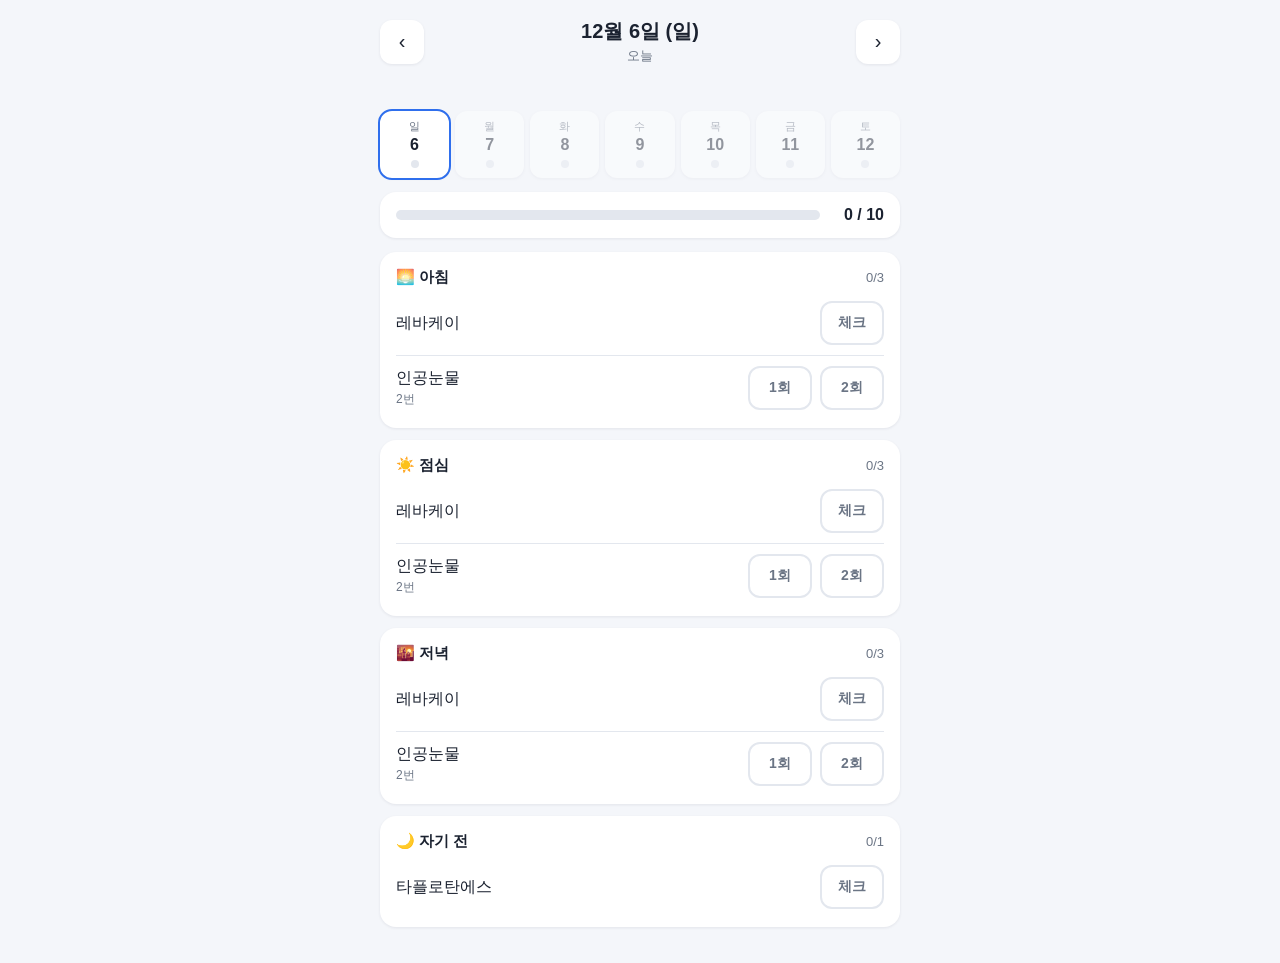
==== index.html @ 061b9e52 "Add eye drop check app Co-Authored-By: Claude Opus 5.5 <noreply@anthropic.com> Claude-Session: https" ====
<!doctype html>
<html lang="ko">
<head>
<meta charset="utf-8">
<meta name="viewport" content="width=device-width, initial-scale=1, viewport-fit=cover">
<meta name="theme-color" content="#2f6fed">
<meta name="apple-mobile-web-app-capable" content="yes">
<meta name="apple-mobile-web-app-title" content="안약 체크">
<title>안약 체크</title>
<style>
  :root {
    --bg: #f4f6fa;
    --card: #ffffff;
    --text: #1b2230;
    --muted: #6b7585;
    --line: #e3e7ee;
    --accent: #2f6fed;
    --done: #1fa67a;
    --done-bg: #e6f6f0;
    --partial: #f0a500;
    --shadow: 0 1px 3px rgba(20, 30, 50, .08);
  }
  @media (prefers-color-scheme: dark) {
    :root {
      --bg: #11151c;
      --card: #1b212b;
      --text: #e8ecf2;
      --muted: #8d97a8;
      --line: #2a323f;
      --accent: #5b8dff;
      --done: #3cc994;
      --done-bg: #173329;
      --partial: #f4b73a;
      --shadow: none;
    }
  }
  * { box-sizing: border-box; -webkit-tap-highlight-color: transparent; }
  body {
    margin: 0;
    background: var(--bg);
    color: var(--text);
    font-family: -apple-system, BlinkMacSystemFont, "Apple SD Gothic Neo", "Pretendard", "Noto Sans KR", sans-serif;
    padding: env(safe-area-inset-top) 16px calc(24px + env(safe-area-inset-bottom));
  }
  .wrap { max-width: 520px; margin: 0 auto; }

  header { padding: 18px 0 8px; }
  .datebar { display: flex; align-items: center; justify-content: space-between; gap: 8px; }
  .datebar button {
    border: 0; background: var(--card); color: var(--text);
    width: 44px; height: 44px; border-radius: 12px; font-size: 20px;
    box-shadow: var(--shadow); cursor: pointer;
  }
  .datebar input[type=date] {
    position: absolute; opacity: 0; pointer-events: none; width: 0; height: 0;
  }
  .datetitle { text-align: center; flex: 1; cursor: pointer; }
  .datetitle .d { font-size: 20px; font-weight: 700; }
  .datetitle .sub { font-size: 13px; color: var(--muted); margin-top: 2px; }
  .today-btn {
    display: block; margin: 8px auto 0; border: 0; background: transparent;
    color: var(--accent); font-size: 14px; font-weight: 600; cursor: pointer; visibility: hidden;
  }
  .today-btn.show { visibility: visible; }

  .week { display: grid; grid-template-columns: repeat(7, 1fr); gap: 6px; margin: 10px 0 14px; }
  .day {
    border: 0; background: var(--card); color: var(--text); border-radius: 12px;
    padding: 8px 0 10px; text-align: center; cursor: pointer; box-shadow: var(--shadow);
    font: inherit;
  }
  .day .w { font-size: 11px; color: var(--muted); }
  .day .n { font-size: 16px; font-weight: 600; margin: 2px 0 6px; }
  .day .dot { width: 8px; height: 8px; border-radius: 50%; margin: 0 auto; background: var(--line); }
  .day .dot.partial { background: var(--partial); }
  .day .dot.full { background: var(--done); }
  .day.sel { outline: 2px solid var(--accent); }
  .day.future { opacity: .45; }

  .progress {
    background: var(--card); border-radius: 16px; padding: 14px 16px; box-shadow: var(--shadow);
    display: flex; align-items: center; gap: 12px; margin-bottom: 14px;
  }
  .bar { flex: 1; height: 10px; background: var(--line); border-radius: 99px; overflow: hidden; }
  .bar > div { height: 100%; width: 0; background: var(--done); border-radius: 99px; transition: width .25s; }
  .progress .num { font-weight: 700; font-variant-numeric: tabular-nums; min-width: 52px; text-align: right; }

  section {
    background: var(--card); border-radius: 16px; padding: 6px 16px 8px;
    margin-bottom: 12px; box-shadow: var(--shadow);
  }
  section h2 {
    font-size: 15px; margin: 10px 0 4px; display: flex; justify-content: space-between; align-items: center;
  }
  section h2 .cnt { font-size: 13px; color: var(--muted); font-weight: 500; }
  section h2 .cnt.ok { color: var(--done); }

  .item {
    display: flex; align-items: center; gap: 12px; padding: 10px 0;
    border-top: 1px solid var(--line);
  }
  .item:first-of-type { border-top: 0; }
  .item .name { flex: 1; font-size: 16px; }
  .item .name small { display: block; color: var(--muted); font-size: 12px; margin-top: 2px; }
  .checks { display: flex; gap: 8px; }
  .chk {
    min-width: 64px; height: 44px; border-radius: 12px; border: 2px solid var(--line);
    background: transparent; color: var(--muted); font: inherit; font-size: 14px; font-weight: 600;
    cursor: pointer; display: flex; flex-direction: column; align-items: center; justify-content: center;
    line-height: 1.1; transition: background .15s, border-color .15s;
  }
  .chk .t { font-size: 10px; font-weight: 500; }
  .chk.on { background: var(--done-bg); border-color: var(--done); color: var(--done); }
  .chk:active { transform: scale(.96); }

  .toast {
    position: fixed; left: 50%; bottom: calc(24px + env(safe-area-inset-bottom));
    transform: translateX(-50%) translateY(20px); opacity: 0;
    background: var(--text); color: var(--bg); padding: 10px 16px; border-radius: 99px;
    font-size: 14px; transition: .2s; pointer-events: none;
  }
  .toast.show { opacity: 1; transform: translateX(-50%) translateY(0); }
</style>
</head>
<body>
<div class="wrap">
  <header>
    <div class="datebar">
      <button id="prev" aria-label="이전 날">‹</button>
      <div class="datetitle" id="title">
        <div class="d" id="dateText"></div>
        <div class="sub" id="dateSub"></div>
        <input type="date" id="picker">
      </div>
      <button id="next" aria-label="다음 날">›</button>
    </div>
    <button class="today-btn" id="todayBtn">오늘로 이동</button>
  </header>

  <div class="week" id="week"></div>

  <div class="progress">
    <div class="bar"><div id="barFill"></div></div>
    <div class="num" id="progNum">0 / 0</div>
  </div>

  <div id="list"></div>
</div>
<div class="toast" id="toast"></div>

<script>
// ===== 안약 스케줄 =====
// times: 해당 시간대에 몇 번 넣는지
const SCHEDULE = [
  { id: 'morning', label: '🌅 아침', drops: [
    { id: 'levakay', name: '레바케이', times: 1 },
    { id: 'tears',   name: '인공눈물', times: 2 },
  ]},
  { id: 'lunch', label: '☀️ 점심', drops: [
    { id: 'levakay', name: '레바케이', times: 1 },
    { id: 'tears',   name: '인공눈물', times: 2 },
  ]},
  { id: 'evening', label: '🌇 저녁', drops: [
    { id: 'levakay', name: '레바케이', times: 1 },
    { id: 'tears',   name: '인공눈물', times: 2 },
  ]},
  { id: 'bedtime', label: '🌙 자기 전', drops: [
    { id: 'taflotan', name: '타플로탄에스', times: 1 },
  ]},
];
const TOTAL = SCHEDULE.reduce((s, sl) => s + sl.drops.reduce((a, d) => a + d.times, 0), 0);
const WEEKDAYS = ['일', '월', '화', '수', '목', '금', '토'];
const PREFIX = 'eyedrop:';

// ===== 저장 =====
function load(key) {
  try { return JSON.parse(localStorage.getItem(PREFIX + key)) || {}; } catch { return {}; }
}
function save(key, data) {
  try {
    if (Object.keys(data).length) localStorage.setItem(PREFIX + key, JSON.stringify(data));
    else localStorage.removeItem(PREFIX + key);
  } catch { toast('저장에 실패했어요'); }
}

// ===== 날짜 유틸 =====
const pad = n => String(n).padStart(2, '0');
const keyOf = d => `${d.getFullYear()}-${pad(d.getMonth() + 1)}-${pad(d.getDate())}`;
const fromKey = k => { const [y, m, d] = k.split('-').map(Number); return new Date(y, m - 1, d); };
const addDays = (d, n) => { const x = new Date(d); x.setDate(x.getDate() + n); return x; };
const todayKey = () => keyOf(new Date());

let current = todayKey();

function countDone(data) { return Object.keys(data).length; }

// ===== 렌더 =====
function render() {
  const d = fromKey(current);
  const tk = todayKey();
  document.getElementById('dateText').textContent =
    `${d.getMonth() + 1}월 ${d.getDate()}일 (${WEEKDAYS[d.getDay()]})`;
  const diff = Math.round((fromKey(current) - fromKey(tk)) / 86400000);
  document.getElementById('dateSub').textContent =
    diff === 0 ? '오늘' : diff === -1 ? '어제' : diff === 1 ? '내일' : `${d.getFullYear()}년`;
  document.getElementById('todayBtn').classList.toggle('show', current !== tk);
  document.getElementById('picker').value = current;

  renderWeek();

  const data = load(current);
  const done = countDone(data);
  document.getElementById('barFill').style.width = (done / TOTAL * 100) + '%';
  document.getElementById('progNum').textContent = `${done} / ${TOTAL}`;

  const list = document.getElementById('list');
  list.innerHTML = '';
  for (const slot of SCHEDULE) {
    const sec = document.createElement('section');
    let slotTotal = 0, slotDone = 0;
    const items = slot.drops.map(drop => {
      const row = document.createElement('div');
      row.className = 'item';
      const name = document.createElement('div');
      name.className = 'name';
      name.textContent = drop.name;
      if (drop.times > 1) {
        const s = document.createElement('small');
        s.textContent = `${drop.times}번`;
        name.appendChild(s);
      }
      const checks = document.createElement('div');
      checks.className = 'checks';
      for (let i = 1; i <= drop.times; i++) {
        const k = `${slot.id}.${drop.id}.${i}`;
        slotTotal++;
        const btn = document.createElement('button');
        btn.className = 'chk';
        if (data[k]) {
          slotDone++;
          btn.classList.add('on');
          const t = new Date(data[k]);
          btn.innerHTML = `✓<span class="t">${pad(t.getHours())}:${pad(t.getMinutes())}</span>`;
        } else {
          btn.textContent = drop.times > 1 ? `${i}회` : '체크';
        }
        btn.onclick = () => toggle(k);
        checks.appendChild(btn);
      }
      row.append(name, checks);
      return row;
    });
    const h = document.createElement('h2');
    h.innerHTML = `<span>${slot.label}</span><span class="cnt ${slotDone === slotTotal ? 'ok' : ''}">${slotDone === slotTotal ? '완료 ✓' : `${slotDone}/${slotTotal}`}</span>`;
    sec.appendChild(h);
    items.forEach(r => sec.appendChild(r));
    list.appendChild(sec);
  }
}

function renderWeek() {
  const week = document.getElementById('week');
  week.innerHTML = '';
  const cur = fromKey(current);
  const start = addDays(cur, -cur.getDay()); // 일요일 시작
  const tk = todayKey();
  for (let i = 0; i < 7; i++) {
    const d = addDays(start, i);
    const k = keyOf(d);
    const n = countDone(load(k));
    const b = document.createElement('button');
    b.className = 'day' + (k === current ? ' sel' : '') + (k > tk ? ' future' : '');
    b.innerHTML = `<div class="w">${WEEKDAYS[d.getDay()]}</div><div class="n">${d.getDate()}</div>
      <div class="dot ${n >= TOTAL ? 'full' : n > 0 ? 'partial' : ''}"></div>`;
    b.onclick = () => { current = k; render(); };
    week.appendChild(b);
  }
}

function toggle(k) {
  const data = load(current);
  if (data[k]) delete data[k];
  else data[k] = Date.now();
  save(current, data);
  if (countDone(data) === TOTAL) toast('오늘 안약 다 넣었어요 👏');
  render();
}

let toastTimer;
function toast(msg) {
  const t = document.getElementById('toast');
  t.textContent = msg;
  t.classList.add('show');
  clearTimeout(toastTimer);
  toastTimer = setTimeout(() => t.classList.remove('show'), 1800);
}

// ===== 이벤트 =====
document.getElementById('prev').onclick = () => { current = keyOf(addDays(fromKey(current), -1)); render(); };
document.getElementById('next').onclick = () => { current = keyOf(addDays(fromKey(current), 1)); render(); };
document.getElementById('todayBtn').onclick = () => { current = todayKey(); render(); };
const picker = document.getElementById('picker');
document.getElementById('title').onclick = () => {
  if (picker.showPicker) { try { picker.showPicker(); return; } catch {} }
  picker.focus(); picker.click();
};
picker.onchange = () => { if (picker.value) { current = picker.value; render(); } };

// 앱을 켜둔 채 날짜가 바뀌면 오늘로 갱신
let lastToday = todayKey();
document.addEventListener('visibilitychange', () => {
  if (document.visibilityState === 'visible' && todayKey() !== lastToday) {
    if (current === lastToday) current = todayKey();
    lastToday = todayKey();
    render();
  }
});

render();
</script>
</body>
</html>
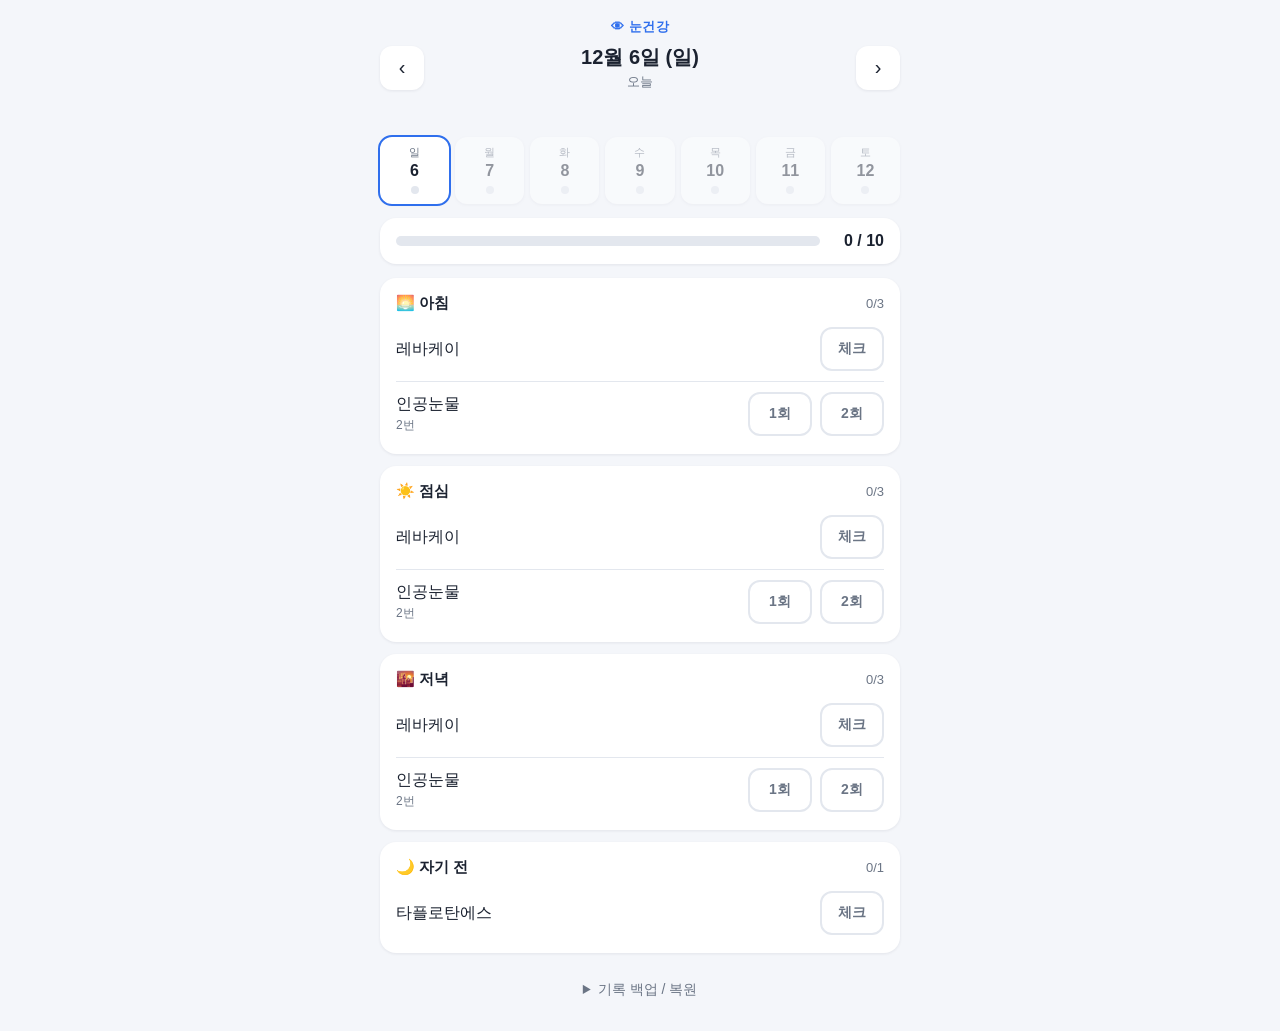
==== commit 754fe28c: "Rename app to 눈건강 and make it an installable offline PWA Add manifest, icons, service worker, persis" ====
--- a/index.html
+++ b/index.html
@@ -5,8 +5,13 @@
 <meta name="viewport" content="width=device-width, initial-scale=1, viewport-fit=cover">
 <meta name="theme-color" content="#2f6fed">
 <meta name="apple-mobile-web-app-capable" content="yes">
-<meta name="apple-mobile-web-app-title" content="안약 체크">
-<title>안약 체크</title>
+<meta name="mobile-web-app-capable" content="yes">
+<meta name="apple-mobile-web-app-status-bar-style" content="default">
+<meta name="apple-mobile-web-app-title" content="눈건강">
+<link rel="manifest" href="manifest.webmanifest">
+<link rel="icon" href="icons/icon.svg" type="image/svg+xml">
+<link rel="apple-touch-icon" href="icons/apple-touch-icon.png">
+<title>눈건강</title>
 <style>
   :root {
     --bg: #f4f6fa;
@@ -113,6 +118,16 @@
   .chk.on { background: var(--done-bg); border-color: var(--done); color: var(--done); }
   .chk:active { transform: scale(.96); }
 
+  .appname { font-size: 13px; font-weight: 700; color: var(--accent); text-align: center; margin-bottom: 8px; letter-spacing: .5px; }
+  details.backup { margin-top: 20px; color: var(--muted); font-size: 14px; }
+  details.backup summary { cursor: pointer; text-align: center; padding: 8px; }
+  details.backup .row { display: flex; gap: 8px; margin-top: 8px; }
+  details.backup button {
+    flex: 1; height: 44px; border-radius: 12px; border: 1px solid var(--line);
+    background: var(--card); color: var(--text); font: inherit; cursor: pointer;
+  }
+  details.backup p { font-size: 12px; line-height: 1.5; margin: 10px 4px 0; }
+
   .toast {
     position: fixed; left: 50%; bottom: calc(24px + env(safe-area-inset-bottom));
     transform: translateX(-50%) translateY(20px); opacity: 0;
@@ -125,6 +140,7 @@
 <body>
 <div class="wrap">
   <header>
+    <div class="appname">👁 눈건강</div>
     <div class="datebar">
       <button id="prev" aria-label="이전 날">‹</button>
       <div class="datetitle" id="title">
@@ -145,6 +161,16 @@
   </div>
 
   <div id="list"></div>
+
+  <details class="backup">
+    <summary>기록 백업 / 복원</summary>
+    <div class="row">
+      <button id="exportBtn">백업 파일 저장</button>
+      <button id="importBtn">백업 불러오기</button>
+    </div>
+    <input type="file" id="importFile" accept="application/json,.json" hidden>
+    <p>기록은 이 휴대폰 안에만 저장돼요. 휴대폰을 바꾸거나 앱을 지우기 전에 백업 파일을 저장해 두세요.</p>
+  </details>
 </div>
 <div class="toast" id="toast"></div>
 
@@ -316,6 +342,47 @@
   }
 });
 
+// ===== 백업 / 복원 =====
+document.getElementById('exportBtn').onclick = () => {
+  const all = {};
+  for (let i = 0; i < localStorage.length; i++) {
+    const k = localStorage.key(i);
+    if (k.startsWith(PREFIX)) all[k.slice(PREFIX.length)] = load(k.slice(PREFIX.length));
+  }
+  const blob = new Blob([JSON.stringify({ app: '눈건강', version: 1, records: all }, null, 1)],
+    { type: 'application/json' });
+  const a = document.createElement('a');
+  a.href = URL.createObjectURL(blob);
+  a.download = `눈건강-백업-${todayKey()}.json`;
+  document.body.appendChild(a); a.click(); a.remove();
+  setTimeout(() => URL.revokeObjectURL(a.href), 1000);
+  toast(`${Object.keys(all).length}일치 기록을 저장했어요`);
+};
+const importFile = document.getElementById('importFile');
+document.getElementById('importBtn').onclick = () => importFile.click();
+importFile.onchange = async () => {
+  const f = importFile.files[0];
+  importFile.value = '';
+  if (!f) return;
+  try {
+    const json = JSON.parse(await f.text());
+    const recs = json.records;
+    if (!recs || typeof recs !== 'object') throw 0;
+    const days = Object.keys(recs).filter(k => /^\d{4}-\d{2}-\d{2}$/.test(k));
+    if (!confirm(`${days.length}일치 기록을 불러올까요? 같은 날짜는 합쳐져요.`)) return;
+    for (const k of days) save(k, { ...load(k), ...recs[k] });
+    render();
+    toast('복원했어요');
+  } catch { toast('백업 파일을 읽을 수 없어요'); }
+};
+
+// ===== 앱 설치 / 오프라인 =====
+if ('serviceWorker' in navigator && location.protocol !== 'file:') {
+  navigator.serviceWorker.register('sw.js').catch(() => {});
+}
+// 브라우저가 기록을 임의로 지우지 않도록 요청
+if (navigator.storage && navigator.storage.persist) navigator.storage.persist().catch(() => {});
+
 render();
 </script>
 </body>
